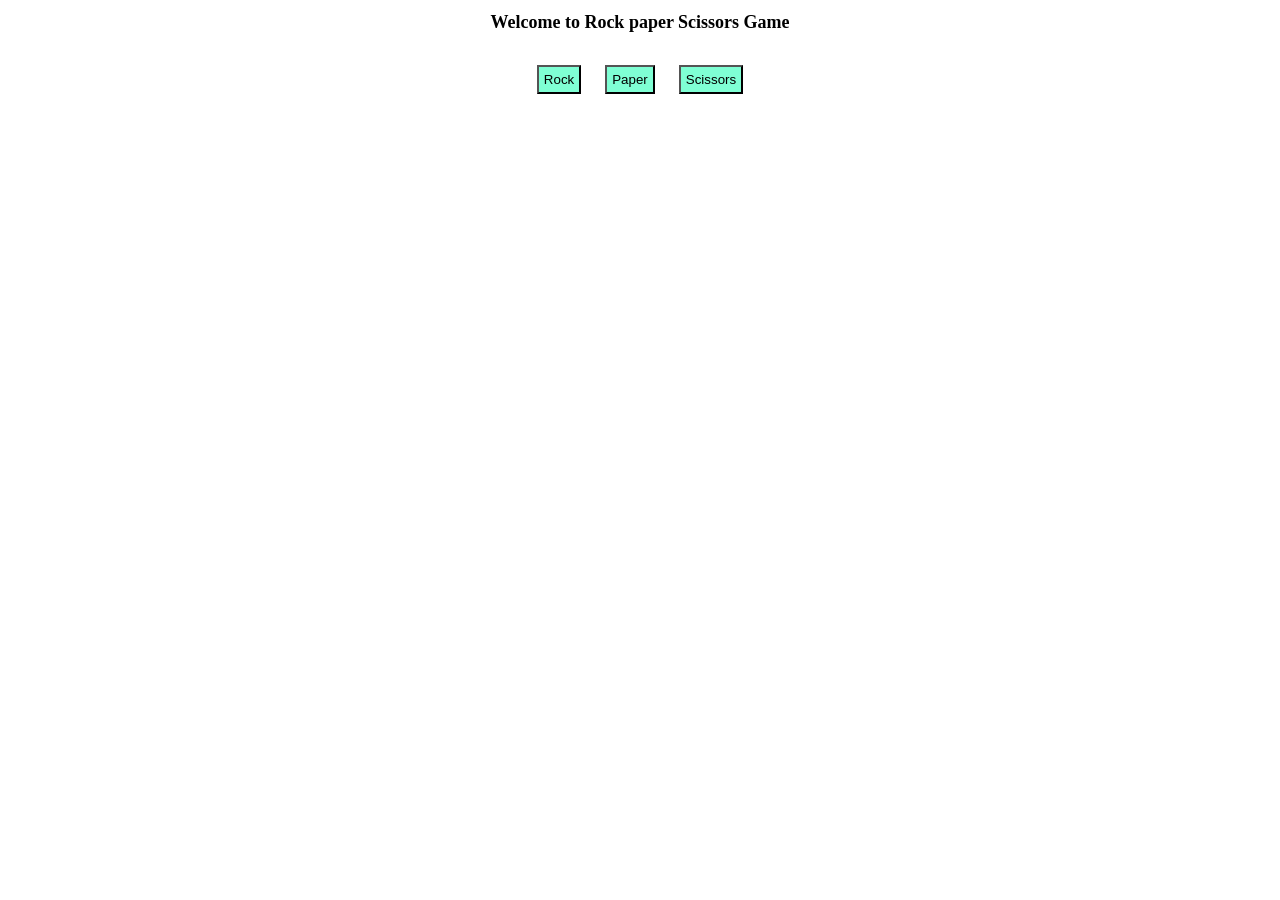
==== home.html @ ee525240 "first rock paper scissor game" ====
<!doctype html>
<html lang="en">
  <head>
    <meta charset="UTF-8" />
    <meta name="viewport" content="width=device-width, initial-scale=1.0" />
    <title>Document</title>
    <style>
      h1 {
        text-align: center;
        color: black;
        font-size: large;
      }
      .btn {
        box-sizing: border-box;
        margin: auto 10px;
        padding: 5px;
        background-color: aquamarine;
      }
      div {
        box-sizing: border-box;
        text-align: center;
        margin: auto 30px;
        padding: 20px;
      }
    </style>
  </head>
  <body>
    <h1>Welcome to Rock paper Scissors Game</h1>
    <div>
      <button
        class="btn"
        onclick="
          const value = Math.random();
          let letter = '';
          if (value >= 0 && value < 1 / 3) {
            letter = 'Rock';
          } else if (value >= 1 / 3 && value < 2 / 3) {
            letter = 'Paper';
          } else if (value >= 2 / 3 && value < 1) {
            letter = 'Scissors';
          }

          let result = '';
          if (letter === 'Rock') {
            result = 'Tie';
          } else if (letter === 'Paper') {
            result = 'loose';
          } else if (letter === 'Scissors') {
            result = 'Won';
          }

          alert(
            `You selected Rock and computer selected ${letter} : You ${result}`,
          );
        "
      >
        Rock
      </button>
      <button
        class="btn"
        onclick="
          const value = Math.random();
          let letter = '';
          if (value >= 0 && value < 1 / 3) {
            letter = 'Rock';
          } else if (value >= 1 / 3 && value < 2 / 3) {
            letter = 'Paper';
          } else if (value >= 2 / 3 && value < 1) {
            letter = 'Scissors';
          }

          let result = '';
          if (letter === 'Rock') {
            result = 'Won';
          } else if (letter === 'Paper') {
            result = 'Tie';
          } else if (letter === 'Scissors') {
            result = 'Loose';
          }

          alert(
            `You selected Paper and computer selected ${letter} : You ${result}`,
          );
        "
      >
        Paper
      </button>
      <button
        class="btn"
        onclick="
          const value = Math.random();
          let letter = '';
          if (value >= 0 && value < 1 / 3) {
            letter = 'Rock';
          } else if (value >= 1 / 3 && value < 2 / 3) {
            letter = 'Paper';
          } else if (value >= 2 / 3 && value < 1) {
            letter = 'Scissors';
          }

          let result = '';
          if (letter === 'Rock') {
            result = 'Loose';
          } else if (letter === 'Paper') {
            result = 'Won';
          } else if (letter === 'Scissors') {
            result = 'Tie';
          }

          alert(
            `You selected Scissors and computer selected ${letter} : You ${result}`,
          );
        "
      >
        Scissors
      </button>
    </div>
    <script></script>
  </body>
</html>
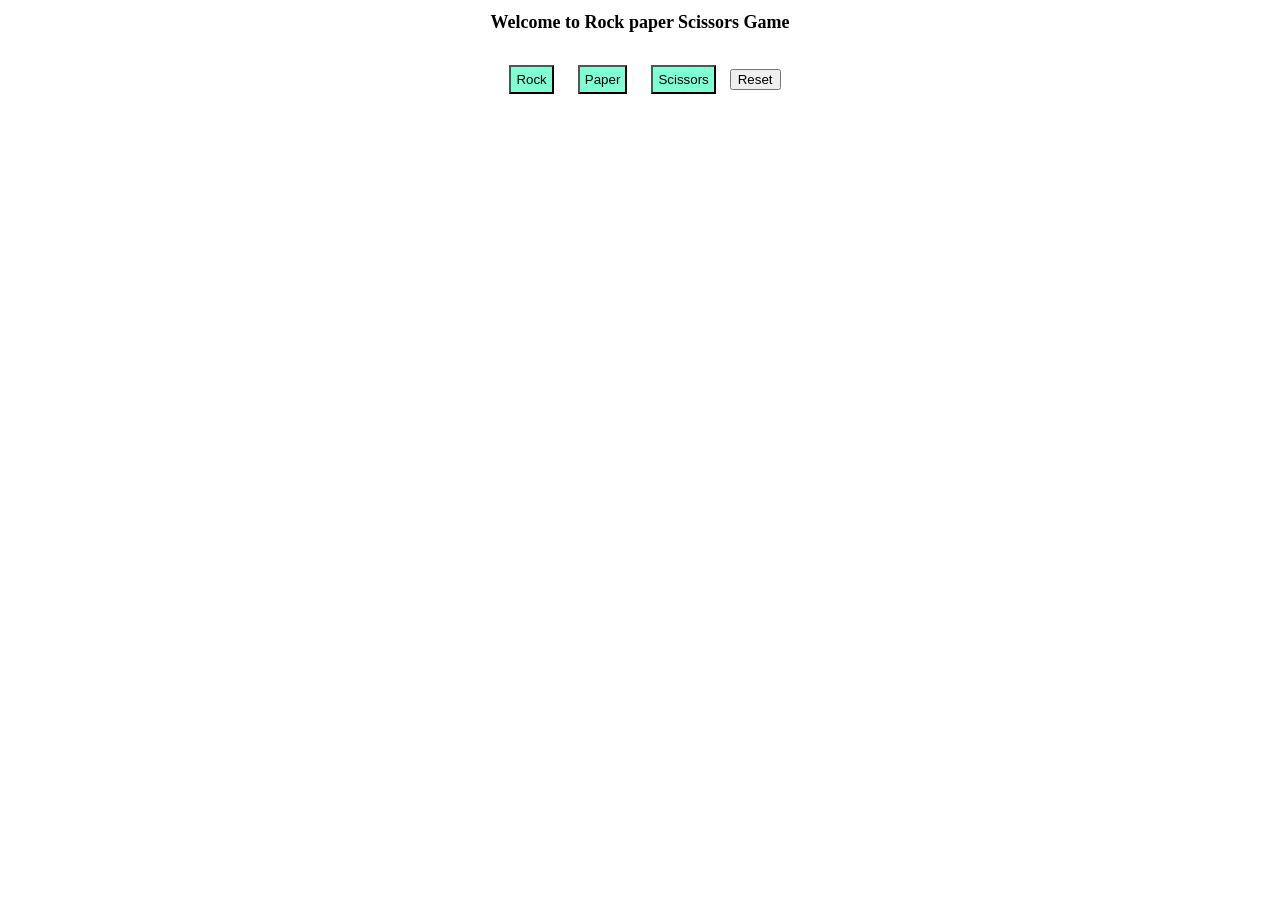
==== commit 1bbf205f: "Added reset button" ====
--- a/home.html
+++ b/home.html
@@ -18,103 +18,107 @@
       }
       div {
         box-sizing: border-box;
+
         text-align: center;
         margin: auto 30px;
         padding: 20px;
+      }
+      section {
+        box-sizing: border-box;
+        text-align: center;
       }
     </style>
   </head>
   <body>
     <h1>Welcome to Rock paper Scissors Game</h1>
     <div>
-      <button
-        class="btn"
-        onclick="
-          const value = Math.random();
-          let letter = '';
-          if (value >= 0 && value < 1 / 3) {
-            letter = 'Rock';
-          } else if (value >= 1 / 3 && value < 2 / 3) {
-            letter = 'Paper';
-          } else if (value >= 2 / 3 && value < 1) {
-            letter = 'Scissors';
+      <section>
+        <button
+          class="btn"
+          onclick="
+            const val1 = computerGuess();
+            result('rock',val1);
+          "
+        >
+          Rock
+        </button>
+        <button
+          class="btn"
+          onclick="
+            const val2 = computerGuess();
+            result('Paper',val2);
+          "
+        >
+          Paper
+        </button>
+        <button
+          class="btn"
+          onclick="
+            const val3 = computerGuess();
+            result('Scissors',val3);
+          "
+        >
+          Scissors
+        </button>
+        <button onclick="">Reset</button>
+      </section>
+    </div>
+    <script>
+      const reSet = {
+        win: 0,
+        loose: 0,
+        Tie: 0,
+      };
+      function computerGuess() {
+        const value = Math.random();
+        let letter = "";
+        if (value >= 0 && value < 1 / 3) {
+          letter = "Rock";
+        } else if (value >= 1 / 3 && value < 2 / 3) {
+          letter = "Paper";
+        } else if (value >= 2 / 3 && value < 1) {
+          letter = "Scissors";
+        }
+        return letter;
+      }
+
+      function result(name,letter) {
+        const result = "";
+        if (name === "Rock") {
+          if (letter === "Rock") {
+            result = "Tie";
+          } else if (letter === "Paper") {
+            result = "Loose";
+          } else if (letter === "Scissors") {
+            result = "Won";
           }
-
-          let result = '';
-          if (letter === 'Rock') {
-            result = 'Tie';
-          } else if (letter === 'Paper') {
-            result = 'loose';
-          } else if (letter === 'Scissors') {
-            result = 'Won';
+        } else if (name === "Paper") {
+          if (letter === "Rock") {
+            result = "Won";
+          } else if (letter === "Paper") {
+            result = "Tie";
+          } else if (letter === "Scissors") {
+            result = "Loose";
           }
-
-          alert(
-            `You selected Rock and computer selected ${letter} : You ${result}`,
-          );
-        "
-      >
-        Rock
-      </button>
-      <button
-        class="btn"
-        onclick="
-          const value = Math.random();
-          let letter = '';
-          if (value >= 0 && value < 1 / 3) {
-            letter = 'Rock';
-          } else if (value >= 1 / 3 && value < 2 / 3) {
-            letter = 'Paper';
-          } else if (value >= 2 / 3 && value < 1) {
-            letter = 'Scissors';
+        }else if (name === "Scissors") {
+          if (letter === "Rock") {
+            result = "Loose";
+          } else if (letter === "Paper") {
+            result = "Won";
+          } else if (letter === "Scissors") {
+            result = "Tie";
           }
-
-          let result = '';
-          if (letter === 'Rock') {
-            result = 'Won';
-          } else if (letter === 'Paper') {
-            result = 'Tie';
-          } else if (letter === 'Scissors') {
-            result = 'Loose';
-          }
-
-          alert(
-            `You selected Paper and computer selected ${letter} : You ${result}`,
-          );
-        "
-      >
-        Paper
-      </button>
-      <button
-        class="btn"
-        onclick="
-          const value = Math.random();
-          let letter = '';
-          if (value >= 0 && value < 1 / 3) {
-            letter = 'Rock';
-          } else if (value >= 1 / 3 && value < 2 / 3) {
-            letter = 'Paper';
-          } else if (value >= 2 / 3 && value < 1) {
-            letter = 'Scissors';
-          }
-
-          let result = '';
-          if (letter === 'Rock') {
-            result = 'Loose';
-          } else if (letter === 'Paper') {
-            result = 'Won';
-          } else if (letter === 'Scissors') {
-            result = 'Tie';
-          }
-
-          alert(
-            `You selected Scissors and computer selected ${letter} : You ${result}`,
-          );
-        "
-      >
-        Scissors
-      </button>
-    </div>
-    <script></script>
+        }
+        if (result == "Won") {
+          win += 1;
+        } else if (result == "Loose") {
+          loose += 1;
+        } else if (result == "Tie") {
+          Tie += 1;
+        }
+        alert(`You selected ${name} and computer selected ${letter} : You ${result}
+        won : ${reSet.win} loose : ${reSet.loose} Tie : ${reSet.Tie}`);
+      }
+    </script>
   </body>
 </html>
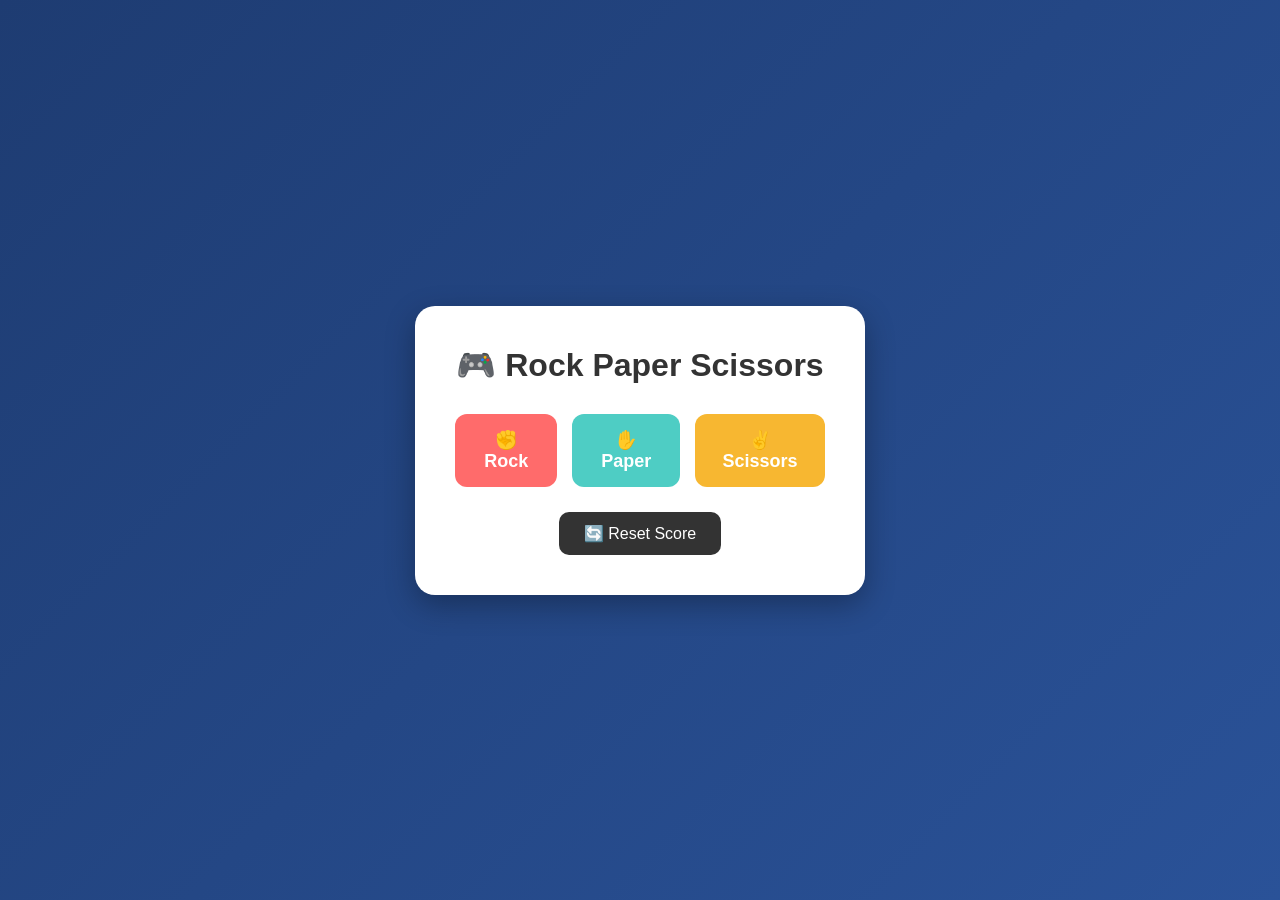
==== commit 873ae059: "Added better UI degin and reduce code" ====
--- a/home.html
+++ b/home.html
@@ -5,63 +5,110 @@
     <meta name="viewport" content="width=device-width, initial-scale=1.0" />
     <title>Document</title>
     <style>
+      * {
+        margin: 0;
+        padding: 0;
+        box-sizing: border-box;
+      }
+
+      body {
+        font-family: Arial, sans-serif;
+        background: linear-gradient(135deg, #1e3c72, #2a5298);
+        height: 100vh;
+        display: flex;
+        justify-content: center;
+        align-items: center;
+      }
+
+      .game-container {
+        background: white;
+        padding: 40px;
+        border-radius: 20px;
+        text-align: center;
+        box-shadow: 0 10px 30px rgba(0, 0, 0, 0.3);
+        width: 450px;
+      }
+
       h1 {
-        text-align: center;
-        color: black;
-        font-size: large;
+        color: #333;
+        margin-bottom: 30px;
       }
+
+      .buttons {
+        display: flex;
+        justify-content: center;
+        gap: 15px;
+        margin-bottom: 25px;
+      }
+
       .btn {
-        box-sizing: border-box;
-        margin: auto 10px;
-        padding: 5px;
-        background-color: aquamarine;
+        padding: 15px 20px;
+        border: none;
+        border-radius: 12px;
+        font-size: 18px;
+        font-weight: bold;
+        cursor: pointer;
+        transition: 0.3s;
       }
-      div {
-        box-sizing: border-box;
 
-        text-align: center;
-        margin: auto 30px;
-        padding: 20px;
+      .rock {
+        background-color: #ff6b6b;
+        color: white;
       }
-      section {
-        box-sizing: border-box;
-        text-align: center;
+
+      .paper {
+        background-color: #4ecdc4;
+        color: white;
+      }
+
+      .scissors {
+        background-color: #f7b731;
+        color: white;
+      }
+
+      .btn:hover {
+        transform: translateY(-5px);
+        box-shadow: 0 5px 15px rgba(0, 0, 0, 0.2);
+      }
+
+      .reset-btn {
+        background: #333;
+        color: white;
+        border: none;
+        padding: 12px 25px;
+        border-radius: 10px;
+        font-size: 16px;
+        cursor: pointer;
+        transition: 0.3s;
+      }
+
+      .reset-btn:hover {
+        background: #000;
       }
     </style>
   </head>
   <body>
-    <h1>Welcome to Rock paper Scissors Game</h1>
-    <div>
-      <section>
-        <button
-          class="btn"
-          onclick="
-            const val1 = computerGuess();
-            result('rock',val1);
-          "
-        >
-          Rock
+    <div class="game-container">
+      <h1>🎮 Rock Paper Scissors</h1>
+
+      <div class="buttons">
+        <button class="btn rock" onclick="resulting('Rock')">✊ Rock</button>
+        <button class="btn paper" onclick="resulting('Paper')">✋ Paper</button>
+        <button class="btn scissors" onclick="resulting('Scissors')">
+          ✌️ Scissors
         </button>
-        <button
-          class="btn"
-          onclick="
-            const val2 = computerGuess();
-            result('Paper',val2);
-          "
-        >
-          Paper
-        </button>
-        <button
-          class="btn"
-          onclick="
-            const val3 = computerGuess();
-            result('Scissors',val3);
-          "
-        >
-          Scissors
-        </button>
-        <button onclick="">Reset</button>
-      </section>
+      </div>
+
+      <button
+        class="reset-btn"
+        onclick="
+          alert(
+            `Win: ${(reSet.win = 0)} | Lose: ${(reSet.loose = 0)} | Tie: ${(reSet.Tie = 0)}`,
+          )
+        "
+      >
+        🔄 Reset Score
+      </button>
     </div>
     <script>
       const reSet = {
@@ -82,8 +129,9 @@
         return letter;
       }
 
-      function result(name,letter) {
-        const result = "";
+      function resulting(name) {
+        let letter = computerGuess();
+        let result = "";
         if (name === "Rock") {
           if (letter === "Rock") {
             result = "Tie";
@@ -100,7 +148,7 @@
           } else if (letter === "Scissors") {
             result = "Loose";
           }
-        }else if (name === "Scissors") {
+        } else if (name === "Scissors") {
           if (letter === "Rock") {
             result = "Loose";
           } else if (letter === "Paper") {
@@ -110,14 +158,14 @@
           }
         }
         if (result == "Won") {
-          win += 1;
+          reSet.win += 1;
         } else if (result == "Loose") {
-          loose += 1;
+          reSet.loose += 1;
         } else if (result == "Tie") {
-          Tie += 1;
+          reSet.Tie += 1;
         }
         alert(`You selected ${name} and computer selected ${letter} : You ${result}
-        won : ${reSet.win} loose : ${reSet.loose} Tie : ${reSet.Tie}`);
+won : ${reSet.win} loose : ${reSet.loose} Tie : ${reSet.Tie}`);
       }
     </script>
   </body>
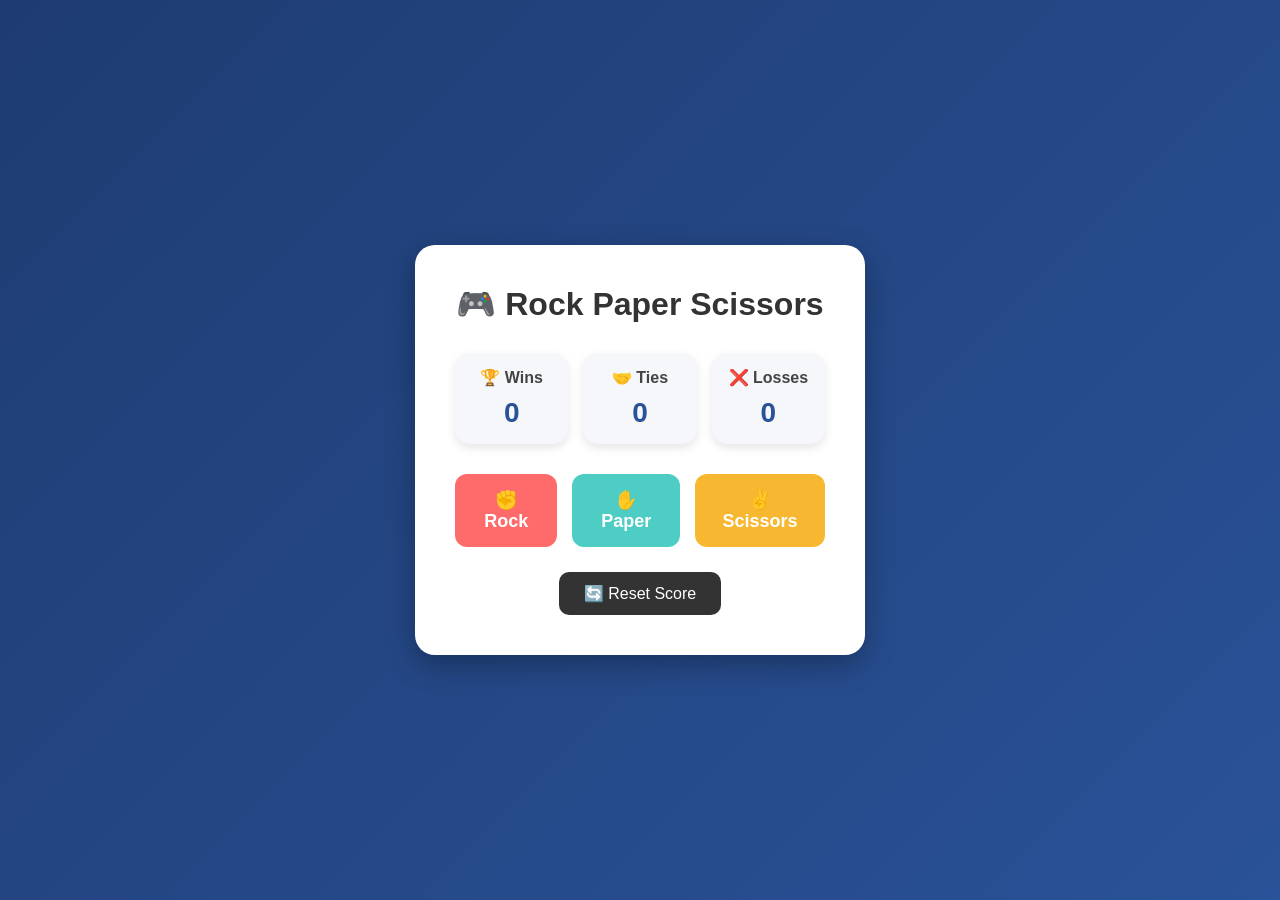
==== commit e287d64a: "Added updated version with better output" ====
--- a/home.html
+++ b/home.html
@@ -4,92 +4,32 @@
     <meta charset="UTF-8" />
     <meta name="viewport" content="width=device-width, initial-scale=1.0" />
     <title>Document</title>
-    <style>
-      * {
-        margin: 0;
-        padding: 0;
-        box-sizing: border-box;
-      }
-
-      body {
-        font-family: Arial, sans-serif;
-        background: linear-gradient(135deg, #1e3c72, #2a5298);
-        height: 100vh;
-        display: flex;
-        justify-content: center;
-        align-items: center;
-      }
-
-      .game-container {
-        background: white;
-        padding: 40px;
-        border-radius: 20px;
-        text-align: center;
-        box-shadow: 0 10px 30px rgba(0, 0, 0, 0.3);
-        width: 450px;
-      }
-
-      h1 {
-        color: #333;
-        margin-bottom: 30px;
-      }
-
-      .buttons {
-        display: flex;
-        justify-content: center;
-        gap: 15px;
-        margin-bottom: 25px;
-      }
-
-      .btn {
-        padding: 15px 20px;
-        border: none;
-        border-radius: 12px;
-        font-size: 18px;
-        font-weight: bold;
-        cursor: pointer;
-        transition: 0.3s;
-      }
-
-      .rock {
-        background-color: #ff6b6b;
-        color: white;
-      }
-
-      .paper {
-        background-color: #4ecdc4;
-        color: white;
-      }
-
-      .scissors {
-        background-color: #f7b731;
-        color: white;
-      }
-
-      .btn:hover {
-        transform: translateY(-5px);
-        box-shadow: 0 5px 15px rgba(0, 0, 0, 0.2);
-      }
-
-      .reset-btn {
-        background: #333;
-        color: white;
-        border: none;
-        padding: 12px 25px;
-        border-radius: 10px;
-        font-size: 16px;
-        cursor: pointer;
-        transition: 0.3s;
-      }
-
-      .reset-btn:hover {
-        background: #000;
-      }
-    </style>
+    <link rel="stylesheet" href="home.css" />
   </head>
   <body>
     <div class="game-container">
       <h1>🎮 Rock Paper Scissors</h1>
+      <div id="rm">
+        <h5 id="result-message"></h5>
+      </div>
+      
+      <!-- Score Board -->
+      <div class="score-board">
+        <div class="score-box">
+          <h3>🏆 Wins</h3>
+          <p id="win-score">0</p>
+        </div>
+
+        <div class="score-box">
+          <h3>🤝 Ties</h3>
+          <p id="tie-score">0</p>
+        </div>
+
+        <div class="score-box">
+          <h3>❌ Losses</h3>
+          <p id="lose-score">0</p>
+        </div>
+      </div>
 
       <div class="buttons">
         <button class="btn rock" onclick="resulting('Rock')">✊ Rock</button>
@@ -99,74 +39,8 @@
         </button>
       </div>
 
-      <button
-        class="reset-btn"
-        onclick="
-          alert(
-            `Win: ${(reSet.win = 0)} | Lose: ${(reSet.loose = 0)} | Tie: ${(reSet.Tie = 0)}`,
-          )
-        "
-      >
-        🔄 Reset Score
-      </button>
+      <button class="reset-btn" onclick="reset()">🔄 Reset Score</button>
     </div>
-    <script>
-      const reSet = {
-        win: 0,
-        loose: 0,
-        Tie: 0,
-      };
-      function computerGuess() {
-        const value = Math.random();
-        let letter = "";
-        if (value >= 0 && value < 1 / 3) {
-          letter = "Rock";
-        } else if (value >= 1 / 3 && value < 2 / 3) {
-          letter = "Paper";
-        } else if (value >= 2 / 3 && value < 1) {
-          letter = "Scissors";
-        }
-        return letter;
-      }
-
-      function resulting(name) {
-        let letter = computerGuess();
-        let result = "";
-        if (name === "Rock") {
-          if (letter === "Rock") {
-            result = "Tie";
-          } else if (letter === "Paper") {
-            result = "Loose";
-          } else if (letter === "Scissors") {
-            result = "Won";
-          }
-        } else if (name === "Paper") {
-          if (letter === "Rock") {
-            result = "Won";
-          } else if (letter === "Paper") {
-            result = "Tie";
-          } else if (letter === "Scissors") {
-            result = "Loose";
-          }
-        } else if (name === "Scissors") {
-          if (letter === "Rock") {
-            result = "Loose";
-          } else if (letter === "Paper") {
-            result = "Won";
-          } else if (letter === "Scissors") {
-            result = "Tie";
-          }
-        }
-        if (result == "Won") {
-          reSet.win += 1;
-        } else if (result == "Loose") {
-          reSet.loose += 1;
-        } else if (result == "Tie") {
-          reSet.Tie += 1;
-        }
-        alert(`You selected ${name} and computer selected ${letter} : You ${result}
-won : ${reSet.win} loose : ${reSet.loose} Tie : ${reSet.Tie}`);
-      }
-    </script>
+    <script src="home.js"></script>
   </body>
 </html>
--- a/home.css
+++ b/home.css
@@ -0,0 +1,111 @@
+* {
+  margin: 0;
+  padding: 0;
+  box-sizing: border-box;
+}
+
+body {
+  font-family: Arial, sans-serif;
+  background: linear-gradient(135deg, #1e3c72, #2a5298);
+  height: 100vh;
+  display: flex;
+  justify-content: center;
+  align-items: center;
+}
+
+.rm {
+  margin: 10px;
+  padding: 5px;
+}
+
+.game-container {
+  background: white;
+  padding: 40px;
+  border-radius: 20px;
+  text-align: center;
+  box-shadow: 0 10px 30px rgba(0, 0, 0, 0.3);
+  width: 450px;
+}
+
+h1 {
+  color: #333;
+  margin-bottom: 30px;
+}
+
+.buttons {
+  display: flex;
+  justify-content: center;
+  gap: 15px;
+  margin-bottom: 25px;
+}
+
+.btn {
+  padding: 15px 20px;
+  border: none;
+  border-radius: 12px;
+  font-size: 18px;
+  font-weight: bold;
+  cursor: pointer;
+  transition: 0.3s;
+}
+
+.rock {
+  background-color: #ff6b6b;
+  color: white;
+}
+
+.paper {
+  background-color: #4ecdc4;
+  color: white;
+}
+
+.scissors {
+  background-color: #f7b731;
+  color: white;
+}
+
+.btn:hover {
+  transform: translateY(-5px);
+  box-shadow: 0 5px 15px rgba(0, 0, 0, 0.2);
+}
+
+.reset-btn {
+  background: #333;
+  color: white;
+  border: none;
+  padding: 12px 25px;
+  border-radius: 10px;
+  font-size: 16px;
+  cursor: pointer;
+  transition: 0.3s;
+}
+
+.reset-btn:hover {
+  background: #000;
+}
+.score-board {
+  display: flex;
+  justify-content: space-between;
+  gap: 15px;
+  margin-bottom: 30px;
+}
+
+.score-box {
+  flex: 1;
+  background: #f5f7fa;
+  border-radius: 15px;
+  padding: 15px;
+  box-shadow: 0 4px 10px rgba(0, 0, 0, 0.1);
+}
+
+.score-box h3 {
+  font-size: 16px;
+  color: #444;
+  margin-bottom: 10px;
+}
+
+.score-box p {
+  font-size: 28px;
+  font-weight: bold;
+  color: #2a5298;
+}
